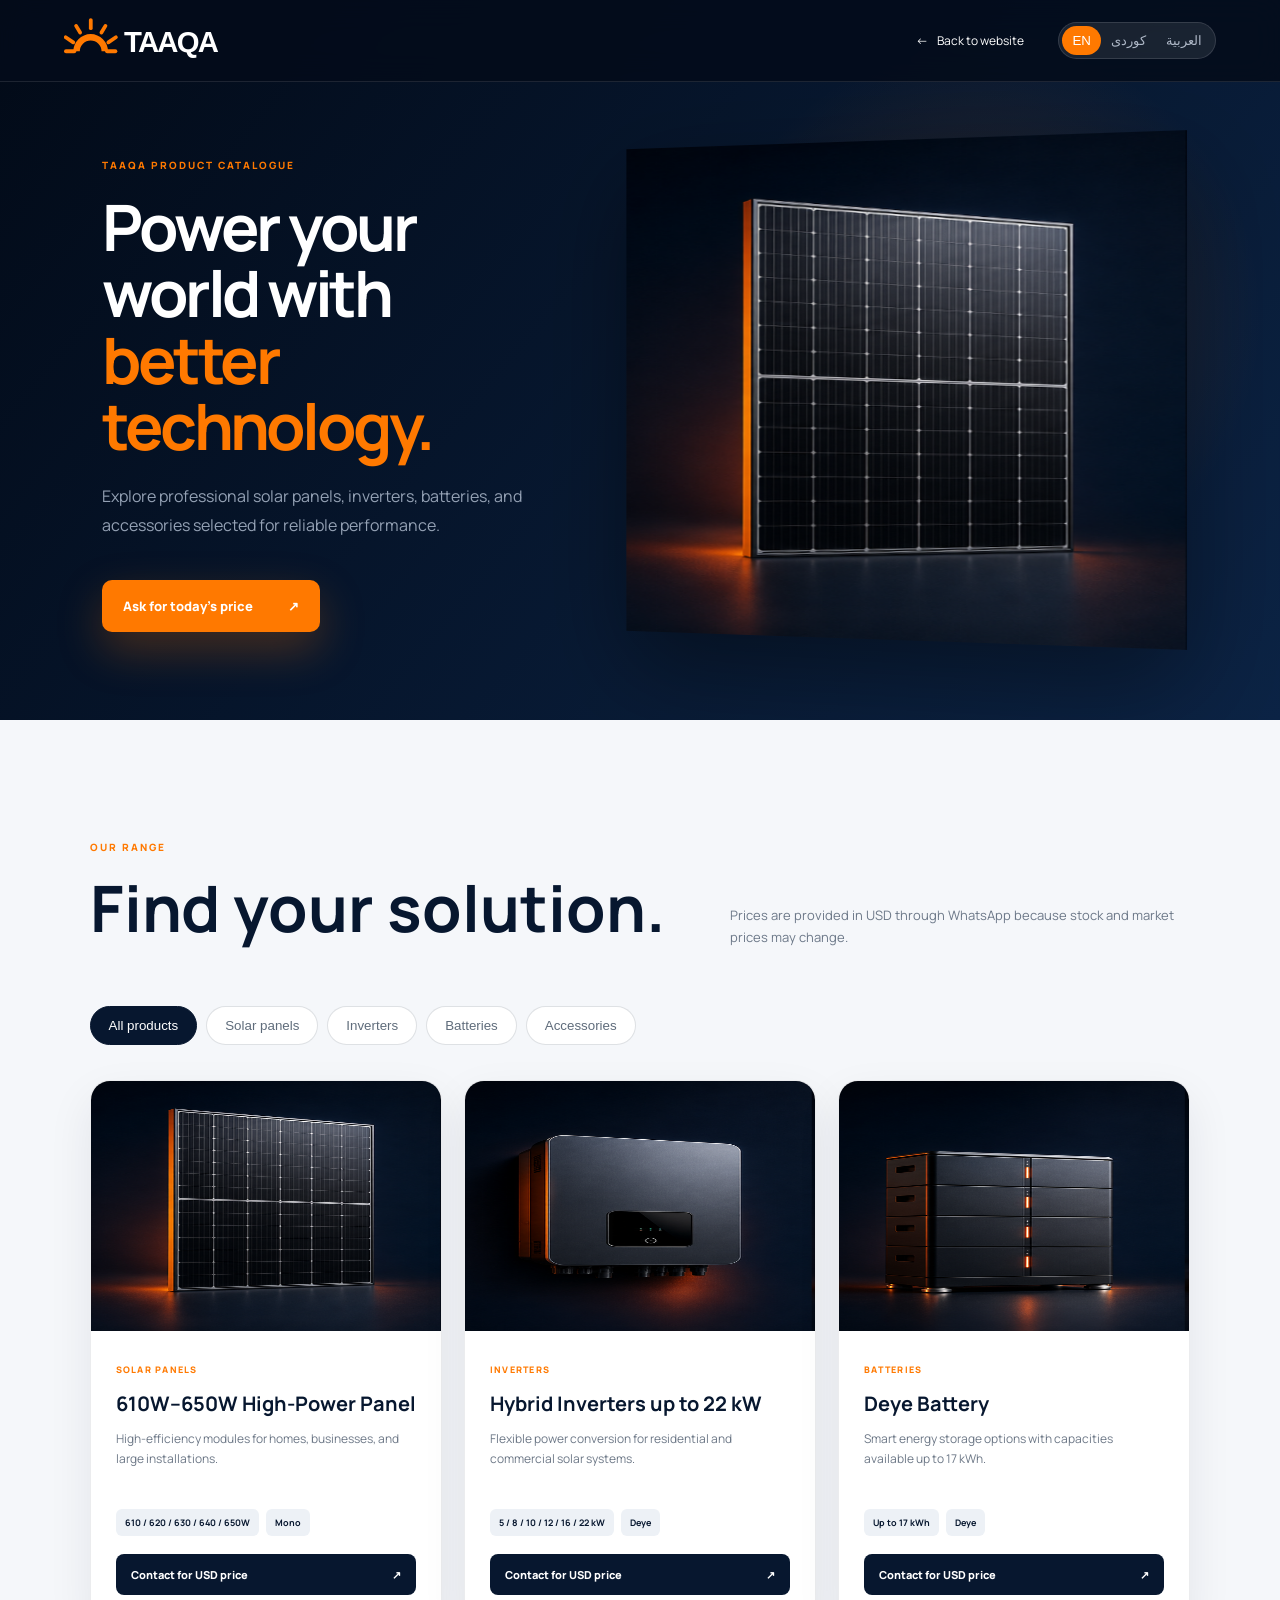
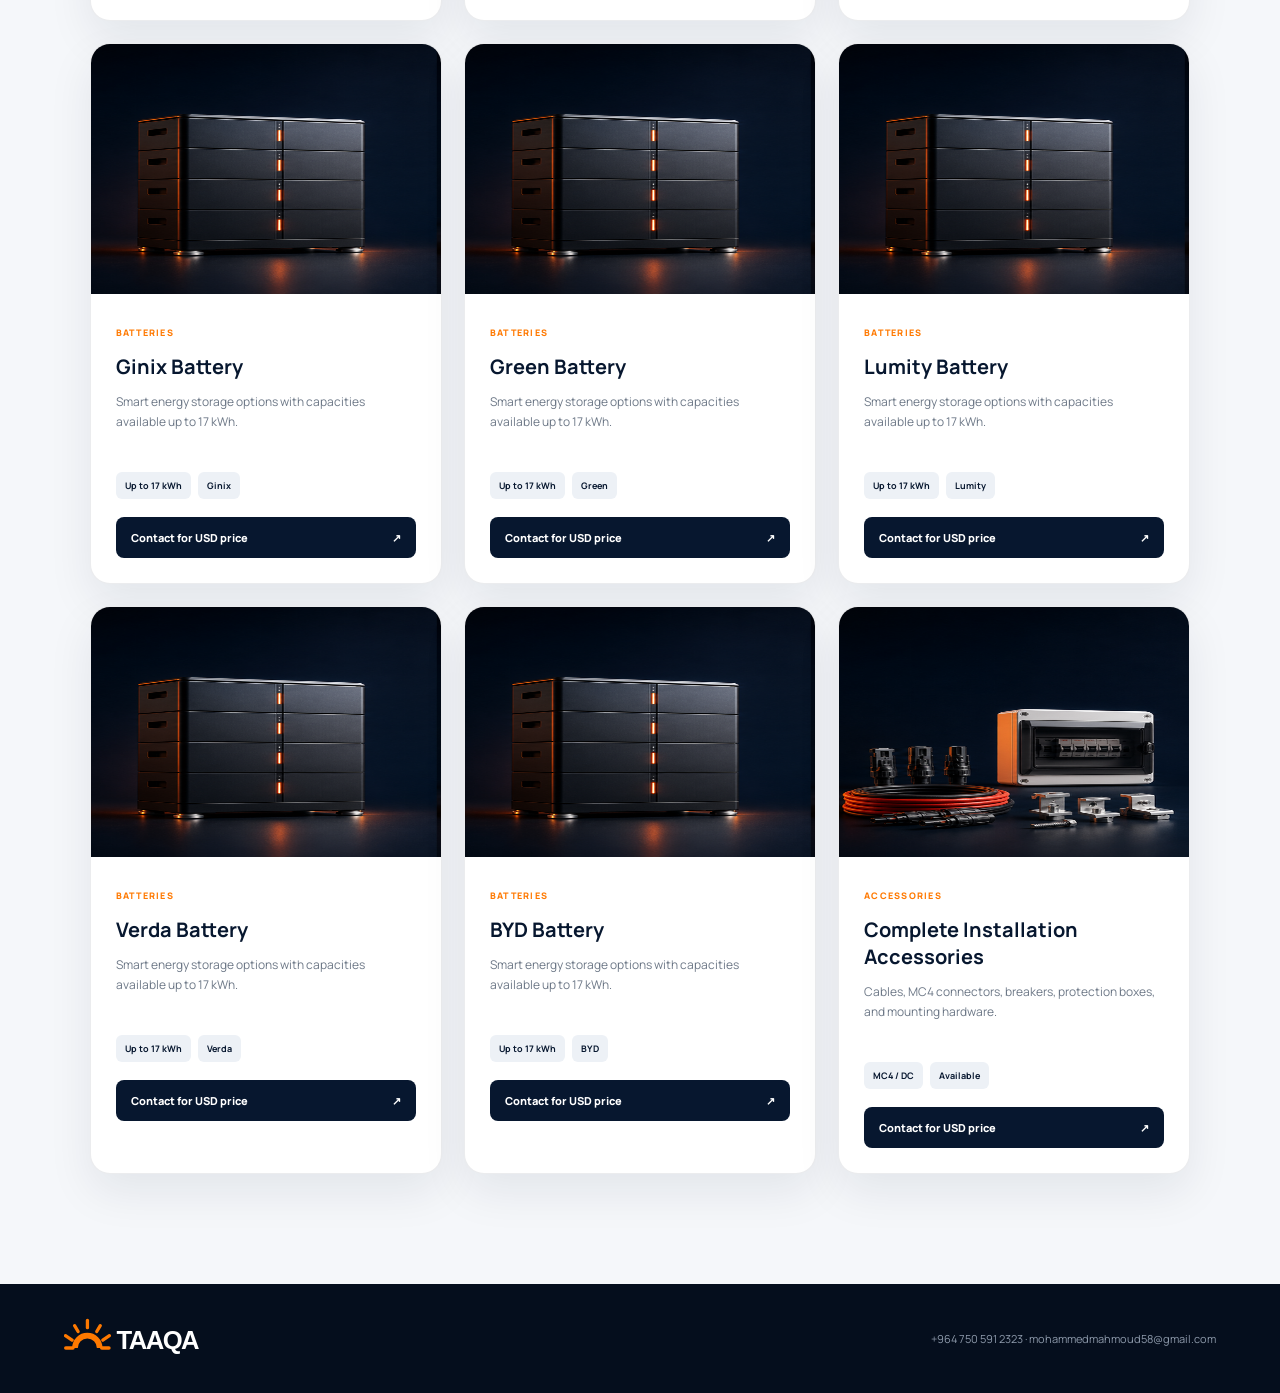
==== catalogue.html @ 82b90ab3 "Add trilingual solar product catalogue" ====
<!doctype html>
<html lang="en" dir="ltr">
<head>
  <meta charset="UTF-8" />
  <meta name="viewport" content="width=device-width,initial-scale=1" />
  <meta name="theme-color" content="#07172f" />
  <title>Taaqa | Product Catalogue</title>
  <link rel="preconnect" href="https://fonts.googleapis.com" />
  <link rel="preconnect" href="https://fonts.gstatic.com" crossorigin />
  <link href="https://fonts.googleapis.com/css2?family=Manrope:wght@400;500;600;700;800&family=Noto+Sans+Arabic:wght@400;500;600;700;800&display=swap" rel="stylesheet" />
  <link rel="stylesheet" href="catalogue.css" />
</head>
<body>
  <header class="catalogue-nav">
    <a href="index.html" class="catalogue-logo"><img src="assets/taaqa-logo-horizontal.svg" alt="Taaqa" /></a>
    <a href="index.html" class="back-link"><span>←</span><span data-t="back">Back to website</span></a>
    <div class="catalogue-languages"><button data-lang="en" class="active">EN</button><button data-lang="ku">کوردی</button><button data-lang="ar">العربية</button></div>
  </header>

  <main>
    <section class="catalogue-hero">
      <div class="hero-copy">
        <p class="kicker" data-t="kicker">TAAQA PRODUCT CATALOGUE</p>
        <h1 data-t="title">Power your world with<br><em>better technology.</em></h1>
        <p data-t="intro">Explore professional solar panels, inverters, batteries, and accessories selected for reliable performance.</p>
        <a href="https://wa.me/9647505912323" class="quote-button"><span data-t="ask">Ask for today’s price</span><b>↗</b></a>
      </div>
      <div class="hero-product" aria-hidden="true"></div>
    </section>

    <section class="catalogue-section">
      <div class="catalogue-heading">
        <div><p class="kicker" data-t="rangeLabel">OUR RANGE</p><h2 data-t="rangeTitle">Find your solution.</h2></div>
        <p class="price-note" data-t="priceNote">Prices are provided in USD through WhatsApp because stock and market prices may change.</p>
      </div>
      <div class="filters" role="group" aria-label="Product filters">
        <button class="active" data-filter="all" data-t="all">All products</button>
        <button data-filter="panel" data-t="panels">Solar panels</button>
        <button data-filter="inverter" data-t="inverters">Inverters</button>
        <button data-filter="battery" data-t="batteries">Batteries</button>
        <button data-filter="accessory" data-t="accessories">Accessories</button>
      </div>
      <div class="product-grid">
        <article class="product-card" data-category="panel"><div class="product-image panel"></div><div class="product-body"><span class="tag" data-t="panels">Solar panels</span><h3>610W–650W High-Power Panel</h3><p data-t="panelDesc">High-efficiency modules for homes, businesses, and large installations.</p><div class="specs"><span>610 / 620 / 630 / 640 / 650W</span><span>Mono</span></div><a data-product="610W–650W Solar Panel" href="#"><span data-t="contactPrice">Contact for USD price</span><b>↗</b></a></div></article>
        <article class="product-card" data-category="inverter"><div class="product-image inverter"></div><div class="product-body"><span class="tag" data-t="inverters">Inverters</span><h3 data-t="inverterTitle">Hybrid Inverters up to 22 kW</h3><p data-t="inverterDesc">Flexible power conversion for residential and commercial solar systems.</p><div class="specs"><span>5 / 8 / 10 / 12 / 16 / 22 kW</span><span>Deye</span></div><a data-product="Hybrid Inverter up to 22kW" href="#"><span data-t="contactPrice">Contact for USD price</span><b>↗</b></a></div></article>
        <article class="product-card" data-category="battery"><div class="product-image battery"></div><div class="product-body"><span class="tag" data-t="batteries">Batteries</span><h3>Deye Battery</h3><p data-t="batteryDesc">Smart energy storage options with capacities available up to 17 kWh.</p><div class="specs"><span data-t="upTo17">Up to 17 kWh</span><span>Deye</span></div><a data-product="Deye Battery up to 17kWh" href="#"><span data-t="contactPrice">Contact for USD price</span><b>↗</b></a></div></article>
        <article class="product-card" data-category="battery"><div class="product-image battery"></div><div class="product-body"><span class="tag" data-t="batteries">Batteries</span><h3>Ginix Battery</h3><p data-t="batteryDesc">Smart energy storage options with capacities available up to 17 kWh.</p><div class="specs"><span data-t="upTo17">Up to 17 kWh</span><span>Ginix</span></div><a data-product="Ginix Battery up to 17kWh" href="#"><span data-t="contactPrice">Contact for USD price</span><b>↗</b></a></div></article>
        <article class="product-card" data-category="battery"><div class="product-image battery"></div><div class="product-body"><span class="tag" data-t="batteries">Batteries</span><h3>Green Battery</h3><p data-t="batteryDesc">Smart energy storage options with capacities available up to 17 kWh.</p><div class="specs"><span data-t="upTo17">Up to 17 kWh</span><span>Green</span></div><a data-product="Green Battery up to 17kWh" href="#"><span data-t="contactPrice">Contact for USD price</span><b>↗</b></a></div></article>
        <article class="product-card" data-category="battery"><div class="product-image battery"></div><div class="product-body"><span class="tag" data-t="batteries">Batteries</span><h3>Lumity Battery</h3><p data-t="batteryDesc">Smart energy storage options with capacities available up to 17 kWh.</p><div class="specs"><span data-t="upTo17">Up to 17 kWh</span><span>Lumity</span></div><a data-product="Lumity Battery up to 17kWh" href="#"><span data-t="contactPrice">Contact for USD price</span><b>↗</b></a></div></article>
        <article class="product-card" data-category="battery"><div class="product-image battery"></div><div class="product-body"><span class="tag" data-t="batteries">Batteries</span><h3>Verda Battery</h3><p data-t="batteryDesc">Smart energy storage options with capacities available up to 17 kWh.</p><div class="specs"><span data-t="upTo17">Up to 17 kWh</span><span>Verda</span></div><a data-product="Verda Battery up to 17kWh" href="#"><span data-t="contactPrice">Contact for USD price</span><b>↗</b></a></div></article>
        <article class="product-card" data-category="battery"><div class="product-image battery"></div><div class="product-body"><span class="tag" data-t="batteries">Batteries</span><h3>BYD Battery</h3><p data-t="batteryDesc">Smart energy storage options with capacities available up to 17 kWh.</p><div class="specs"><span data-t="upTo17">Up to 17 kWh</span><span>BYD</span></div><a data-product="BYD Battery up to 17kWh" href="#"><span data-t="contactPrice">Contact for USD price</span><b>↗</b></a></div></article>
        <article class="product-card" data-category="accessory"><div class="product-image accessory"></div><div class="product-body"><span class="tag" data-t="accessories">Accessories</span><h3 data-t="accessoryTitle">Complete Installation Accessories</h3><p data-t="accessoryDesc">Cables, MC4 connectors, breakers, protection boxes, and mounting hardware.</p><div class="specs"><span>MC4 / DC</span><span data-t="available">Available</span></div><a data-product="Solar Installation Accessories" href="#"><span data-t="contactPrice">Contact for USD price</span><b>↗</b></a></div></article>
      </div>
    </section>
  </main>
  <footer><img src="assets/taaqa-logo-horizontal.svg" alt="Taaqa"/><p>+964 750 591 2323 · mohammedmahmoud58@gmail.com</p></footer>
  <script src="catalogue.js"></script>
</body>
</html>
---- catalogue.css ----
:root{--navy:#07172f;--navy2:#0b2345;--orange:#ff7900;--white:#fff;--muted:#94a1b4}*{box-sizing:border-box}html{scroll-behavior:smooth}body{margin:0;background:#050e1d;color:#fff;font-family:Manrope,"Noto Sans Arabic",sans-serif}html[dir="rtl"] body{font-family:"Noto Sans Arabic",Manrope,sans-serif}.catalogue-nav{height:82px;padding:0 clamp(20px,5vw,78px);display:flex;align-items:center;gap:34px;position:fixed;inset:0 0 auto;z-index:20;background:rgba(4,12,27,.88);border-bottom:1px solid rgba(255,255,255,.1);backdrop-filter:blur(15px)}.catalogue-logo img{display:block;width:160px;height:52px;object-fit:contain}.back-link{margin-left:auto;color:#fff;text-decoration:none;font-size:12px;display:flex;gap:9px;align-items:center}.catalogue-languages{display:flex;padding:3px;background:rgba(255,255,255,.09);border:1px solid rgba(255,255,255,.12);border-radius:30px}.catalogue-languages button{border:0;background:none;color:#aeb8c7;padding:7px 10px;border-radius:20px;font:600 10px inherit;cursor:pointer}.catalogue-languages button.active{background:var(--orange);color:#fff}.catalogue-hero{min-height:720px;padding:140px clamp(22px,8vw,130px) 80px;display:grid;grid-template-columns:.9fr 1.1fr;align-items:center;gap:50px;background:radial-gradient(circle at 77% 44%,rgba(255,121,0,.17),transparent 26%),linear-gradient(130deg,#020a17,#0b2345);overflow:hidden}.kicker{color:var(--orange);font-size:10px;font-weight:800;letter-spacing:.2em}.hero-copy{position:relative;z-index:2}.hero-copy h1{font-size:clamp(44px,5vw,76px);line-height:1.04;letter-spacing:-.055em;margin:22px 0}.hero-copy h1 em{font-style:normal;color:var(--orange)}.hero-copy>p:not(.kicker){color:var(--muted);max-width:570px;line-height:1.8}.quote-button{display:inline-flex;justify-content:space-between;gap:35px;background:var(--orange);color:#fff;text-decoration:none;padding:17px 21px;border-radius:10px;margin-top:25px;font-size:13px;font-weight:800;box-shadow:0 18px 45px rgba(255,121,0,.26)}.hero-product{height:500px;background:url("assets/catalogue-products-3d.png") 0 center/400% 100% no-repeat;filter:drop-shadow(0 35px 50px rgba(0,0,0,.4));transform:perspective(900px) rotateY(-7deg);animation:float 5s ease-in-out infinite}@keyframes float{50%{transform:perspective(900px) rotateY(-3deg) translateY(-13px)}}.catalogue-section{padding:110px clamp(22px,7vw,110px);background:#f5f7fa;color:var(--navy)}.catalogue-heading{display:flex;justify-content:space-between;align-items:flex-end;gap:40px}.catalogue-heading h2{font-size:clamp(38px,5vw,65px);margin:10px 0}.price-note{max-width:460px;color:#6c7888;font-size:13px;line-height:1.7}.filters{display:flex;gap:9px;flex-wrap:wrap;margin:45px 0 35px}.filters button{border:1px solid rgba(7,23,47,.13);background:#fff;color:#5f6c7b;padding:11px 18px;border-radius:30px;font:700 11px inherit;cursor:pointer}.filters button.active{background:var(--navy);color:#fff;border-color:var(--navy)}.product-grid{display:grid;grid-template-columns:repeat(3,minmax(0,1fr));gap:22px;perspective:1400px}.product-card{background:#fff;border:1px solid rgba(7,23,47,.08);border-radius:20px;overflow:hidden;box-shadow:0 18px 45px rgba(7,23,47,.08);transition:.35s cubic-bezier(.2,.8,.2,1);transform-style:preserve-3d}.product-card:hover{transform:translateY(-10px) rotateX(1deg);box-shadow:0 30px 65px rgba(7,23,47,.16)}.product-card.hidden{display:none}.product-image{height:250px;background-image:url("assets/catalogue-products-3d.png");background-size:400% 100%;background-repeat:no-repeat}.product-image.panel{background-position:0 center}.product-image.inverter{background-position:33.333% center}.product-image.battery{background-position:66.666% center}.product-image.accessory{background-position:100% center}.product-body{padding:25px}.tag{display:inline-block;color:var(--orange);font-size:9px;font-weight:800;letter-spacing:.14em;text-transform:uppercase}.product-body h3{font-size:20px;line-height:1.35;margin:12px 0}.product-body p{color:#6d7887;font-size:12px;line-height:1.7;min-height:62px}.specs{display:flex;gap:7px;flex-wrap:wrap;margin:18px 0}.specs span{background:#edf1f6;padding:7px 9px;border-radius:6px;font-size:9px;font-weight:700}.product-body>a{display:flex;justify-content:space-between;align-items:center;text-decoration:none;color:#fff;background:var(--navy);padding:13px 15px;border-radius:8px;font-size:11px;font-weight:800}.product-body>a:hover{background:var(--orange)}footer{padding:32px clamp(22px,5vw,78px);display:flex;align-items:center;justify-content:space-between;color:#8e9aab;font-size:11px}footer img{width:140px;height:45px}html[dir="rtl"] .back-link{margin-left:0;margin-right:auto}html[dir="rtl"] .hero-product{transform:perspective(900px) rotateY(7deg)}@media(max-width:1000px){.catalogue-hero{grid-template-columns:1fr}.hero-product{height:390px}.product-grid{grid-template-columns:repeat(2,1fr)}}@media(max-width:650px){.catalogue-nav{gap:13px}.catalogue-logo img{width:108px}.back-link span:last-child{display:none}.catalogue-hero{padding-top:120px}.hero-product{height:270px}.catalogue-heading{display:block}.product-grid{grid-template-columns:1fr}.product-image{height:260px}footer{flex-direction:column;gap:16px;text-align:center}}@media(prefers-reduced-motion:reduce){*{scroll-behavior:auto}.hero-product{animation:none}.product-card{transition:none}}
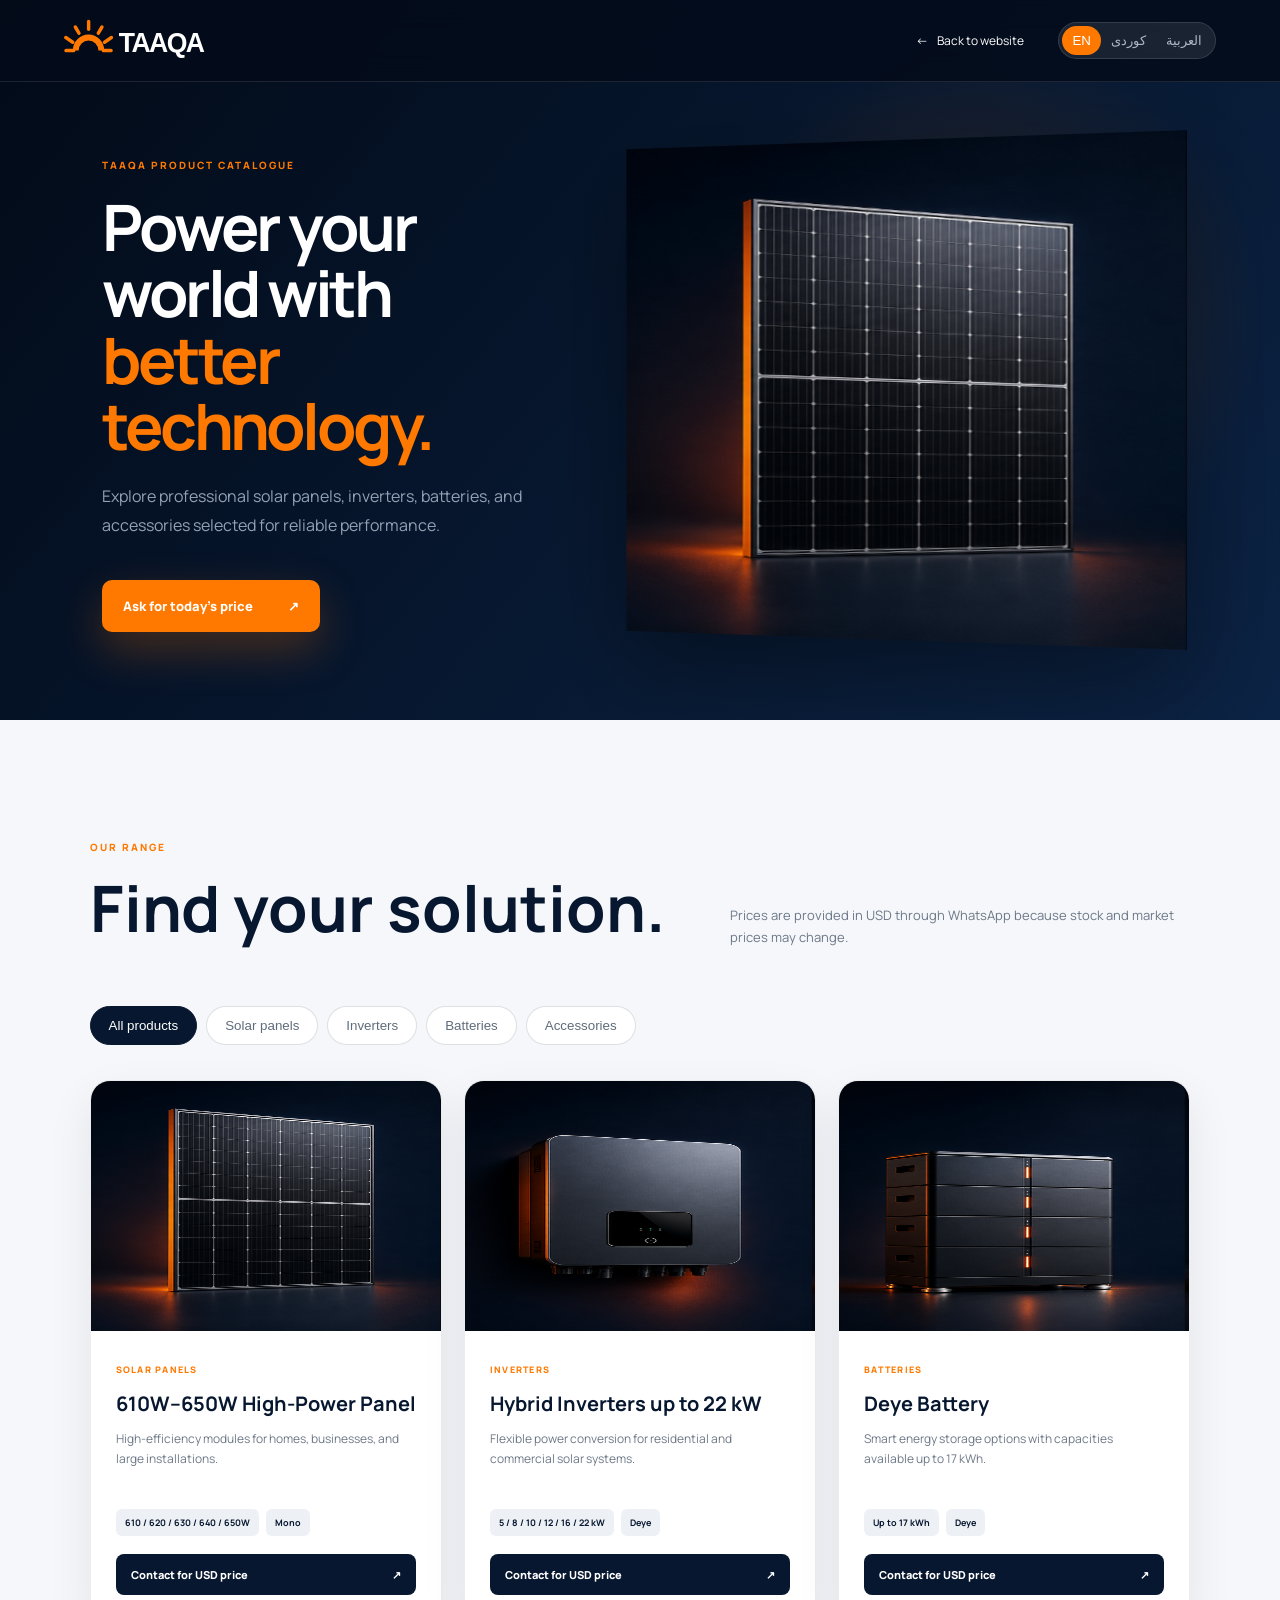
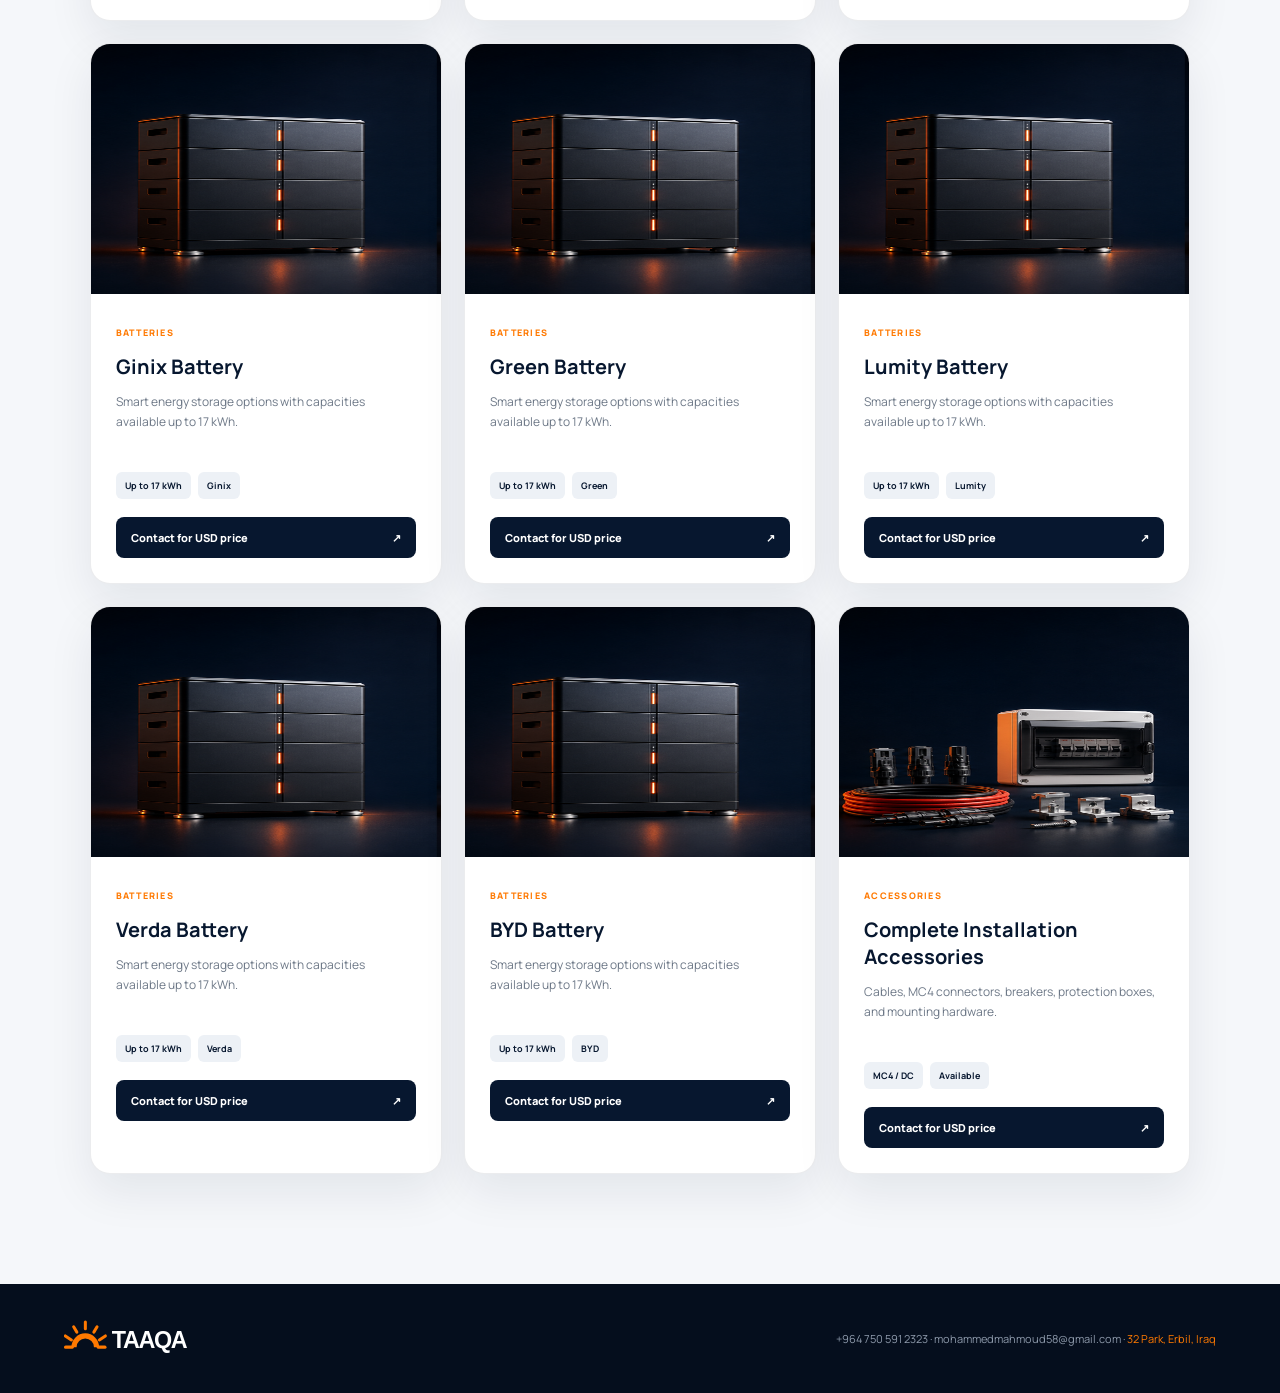
==== commit 60fed3ae: "Add Erbil office address" ====
--- a/catalogue.html
+++ b/catalogue.html
@@ -9,6 +9,7 @@
   <link rel="preconnect" href="https://fonts.gstatic.com" crossorigin />
   <link href="https://fonts.googleapis.com/css2?family=Manrope:wght@400;500;600;700;800&family=Noto+Sans+Arabic:wght@400;500;600;700;800&display=swap" rel="stylesheet" />
   <link rel="stylesheet" href="catalogue.css" />
+  <style>.footer-address{color:#ff7900;text-decoration:none}.footer-address:hover{text-decoration:underline}</style>
 </head>
 <body>
   <header class="catalogue-nav">
@@ -53,7 +54,7 @@
       </div>
     </section>
   </main>
-  <footer><img src="assets/taaqa-logo-horizontal.svg" alt="Taaqa"/><p>+964 750 591 2323 · mohammedmahmoud58@gmail.com</p></footer>
+  <footer><img src="assets/taaqa-logo-horizontal.svg" alt="Taaqa"/><p>+964 750 591 2323 · mohammedmahmoud58@gmail.com · <a class="footer-address" href="https://www.google.com/maps/search/?api=1&query=32+Park%2C+Erbil%2C+Iraq" target="_blank" rel="noopener">32 Park, Erbil, Iraq</a></p></footer>
   <script src="catalogue.js"></script>
 </body>
 </html>
